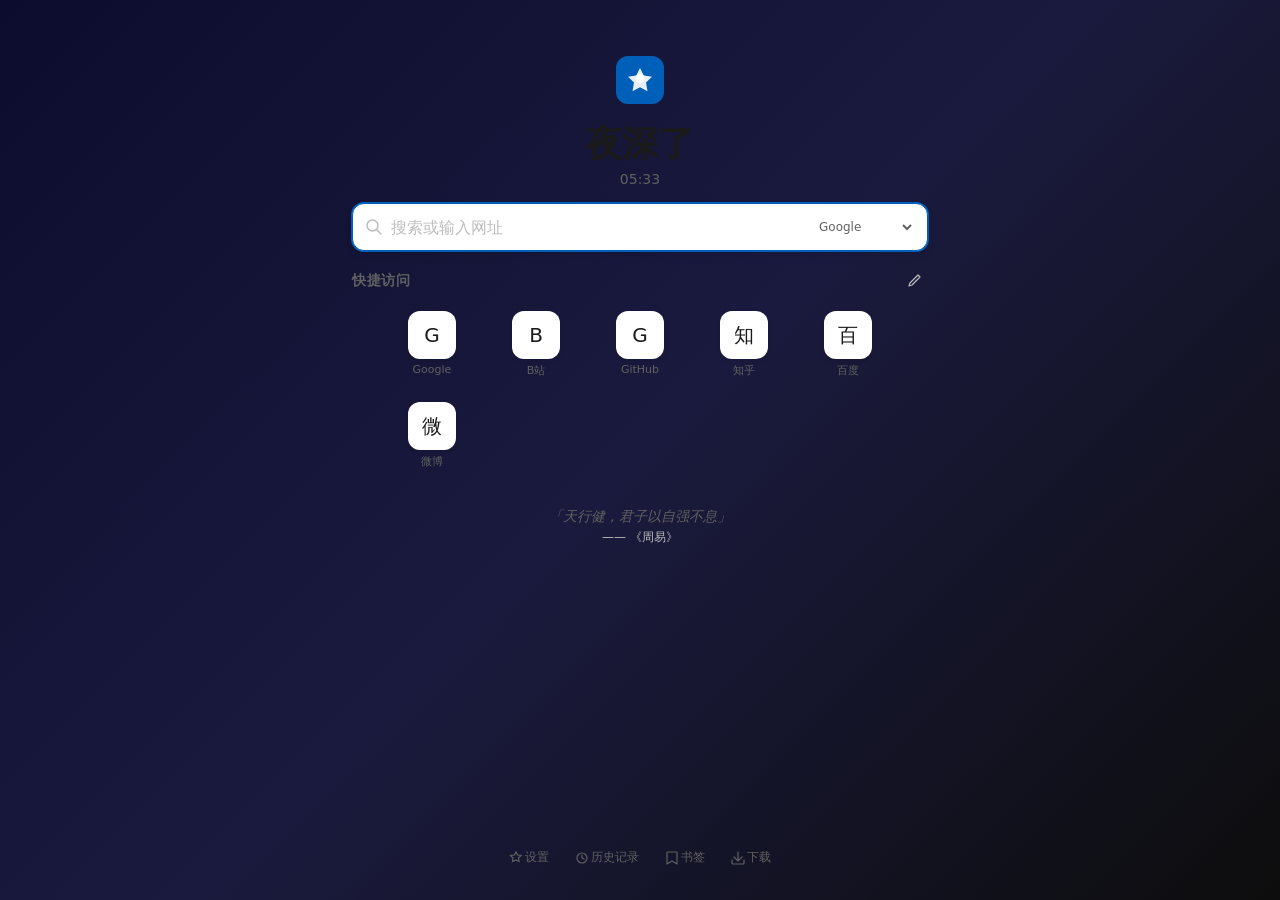
==== src/extensions/newtab/index.html @ 8a01706c "新增 Firefox 扩展：XFBrowser Fluent 新标签页" ====
<!DOCTYPE html>
<html lang="zh-CN" data-theme="light">
<head>
  <meta charset="UTF-8">
  <meta name="viewport" content="width=device-width, initial-scale=1.0">
  <meta name="color-scheme" content="light dark">
  <title>新标签页 - XFBrowser</title>
  <link rel="stylesheet" href="fluent-tokens.css">
  <link rel="stylesheet" href="style.css">
</head>
<body>
  <div id="app">
    <header class="ntp-header">
      <div class="ntp-logo">
        <svg width="48" height="48" viewBox="0 0 32 32" fill="none">
          <rect width="32" height="32" rx="8" fill="var(--fluent-accent)"/>
          <path d="M16 8l2.5 5 5.5.8-4 3.9L21 23.5l-5-2.6-5 2.6 1-5.8-4-3.9 5.5-.8L16 8z" fill="white" opacity="0.9"/>
          <circle cx="16" cy="15" r="3" fill="white"/>
        </svg>
      </div>
      <h1 class="ntp-greeting" id="greeting">你好</h1>
      <p class="ntp-date" id="currentTime"></p>
    </header>

    <main class="ntp-main">
      <section class="ntp-search-section">
        <div class="ntp-search-container">
          <svg class="ntp-search-icon" width="18" height="18" viewBox="0 0 18 18" fill="none">
            <circle cx="7.5" cy="7.5" r="5.5" stroke="currentColor" stroke-width="1.5"/>
            <path d="M11.5 11.5L16 16" stroke="currentColor" stroke-width="1.5" stroke-linecap="round"/>
          </svg>
          <input type="text" class="ntp-search-input" id="searchInput"
                 placeholder="搜索或输入网址" autofocus
                 autocomplete="off" spellcheck="false">
          <select class="ntp-search-engine" id="searchEngine">
            <option value="google">Google</option>
            <option value="bing">Bing</option>
            <option value="baidu">百度</option>
            <option value="duckduckgo">DuckDuckGo</option>
          </select>
        </div>
      </section>

      <section class="ntp-section">
        <div class="ntp-section-header">
          <h2>快捷访问</h2>
          <button class="ntp-edit-btn" id="editShortcuts" title="编辑快捷方式">
            <svg width="14" height="14" viewBox="0 0 14 14" fill="none">
              <path d="M11 1l2 2-8 8-3 1 1-3 8-8z" stroke="currentColor" stroke-width="1.2" stroke-linecap="round" stroke-linejoin="round"/>
            </svg>
          </button>
        </div>
        <div class="ntp-tiles" id="shortcuts">
        </div>
      </section>

      <section class="ntp-section ntp-quote-section">
        <div class="ntp-quote">
          <p class="ntp-quote-text" id="quoteText"></p>
          <p class="ntp-quote-author" id="quoteAuthor"></p>
        </div>
      </section>

      <section class="ntp-section" id="recentSection" style="display:none">
        <div class="ntp-section-header">
          <h2>最近关闭</h2>
        </div>
        <div class="ntp-recent-list" id="recentList"></div>
      </section>
    </main>

    <footer class="ntp-footer">
      <div class="ntp-footer-links">
        <button class="ntp-footer-btn" data-action="settings">
          <svg width="14" height="14" viewBox="0 0 14 14" fill="none">
            <path d="M7 1l1.5 3 3.5.5-2.5 2.5.5 3.5L7 9l-3.5 1.5.5-3.5L1.5 4.5 5.5 4 7 1z" stroke="currentColor" stroke-width="1.2"/>
          </svg>
          设置
        </button>
        <button class="ntp-footer-btn" data-action="history">
          <svg width="14" height="14" viewBox="0 0 14 14" fill="none">
            <circle cx="7" cy="7" r="5" stroke="currentColor" stroke-width="1.2"/>
            <path d="M7 4v3l2 1" stroke="currentColor" stroke-width="1.2" stroke-linecap="round"/>
          </svg>
          历史记录
        </button>
        <button class="ntp-footer-btn" data-action="bookmarks">
          <svg width="14" height="14" viewBox="0 0 14 14" fill="none">
            <path d="M2 1h10v12l-5-3-5 3V1z" stroke="currentColor" stroke-width="1.2" stroke-linejoin="round"/>
          </svg>
          书签
        </button>
        <button class="ntp-footer-btn" data-action="downloads">
          <svg width="14" height="14" viewBox="0 0 14 14" fill="none">
            <path d="M1 9v3a1 1 0 001 1h10a1 1 0 001-1V9M7 1v8m-4-3l4 4 4-4" stroke="currentColor" stroke-width="1.2" stroke-linecap="round"/>
          </svg>
          下载
        </button>
      </div>
    </footer>
  </div>

  <script type="module" src="app.js"></script>
</body>
</html>
---- src/extensions/newtab/fluent-tokens.css ----
/* ===========================================================
   XFBrowser - Fluent UI v2 Design Tokens
   完整 Fluent 2 设计标记系统
   =========================================================== */

:root {
  /* ---- 颜色系统 ---- */
  --fluent-accent: #005fb8;
  --fluent-accent-hover: #004e9e;
  --fluent-accent-active: #003d7a;
  --fluent-accent-soft: rgba(0, 95, 184, 0.08);
  --fluent-accent-soft-hover: rgba(0, 95, 184, 0.12);
  --fluent-accent-text: #ffffff;

  /* 前景文本 */
  --fluent-text-primary: #1a1a1a;
  --fluent-text-secondary: #616161;
  --fluent-text-disabled: #bdbdbd;
  --fluent-text-link: #005fb8;
  --fluent-text-on-accent: #ffffff;

  /* 背景层级 */
  --fluent-bg-base: #f5f5f5;
  --fluent-bg-layer1: #ffffff;
  --fluent-bg-layer2: #fafafa;
  --fluent-bg-layer3: #f0f0f0;
  --fluent-bg-hover: rgba(0, 0, 0, 0.04);
  --fluent-bg-active: rgba(0, 0, 0, 0.08);
  --fluent-bg-selected: rgba(0, 95, 184, 0.08);

  /* 边框 */
  --fluent-border-base: rgba(0, 0, 0, 0.1);
  --fluent-border-hover: rgba(0, 0, 0, 0.16);
  --fluent-border-focus: #005fb8;
  --fluent-border-selected: #005fb8;

  /* 阴影层级 (Fluent 2 Elevation) */
  --fluent-shadow-xs: 0 1px 2px rgba(0, 0, 0, 0.06);
  --fluent-shadow-sm: 0 2px 4px rgba(0, 0, 0, 0.08);
  --fluent-shadow-md: 0 4px 8px rgba(0, 0, 0, 0.1);
  --fluent-shadow-lg: 0 8px 16px rgba(0, 0, 0, 0.12);
  --fluent-shadow-xl: 0 16px 32px rgba(0, 0, 0, 0.14);

  /* 圆角 */
  --fluent-radius-sm: 4px;
  --fluent-radius-md: 6px;
  --fluent-radius-lg: 8px;
  --fluent-radius-xl: 12px;
  --fluent-radius-round: 9999px;

  /* 间距 */
  --fluent-space-xs: 2px;
  --fluent-space-sm: 4px;
  --fluent-space-md: 8px;
  --fluent-space-lg: 12px;
  --fluent-space-xl: 16px;
  --fluent-space-2xl: 24px;
  --fluent-space-3xl: 32px;

  /* 字体 */
  --fluent-font-family: 'Segoe UI Variable', 'Segoe UI', system-ui, -apple-system, sans-serif;
  --fluent-font-caption: 12px;
  --fluent-font-body: 14px;
  --fluent-font-body-large: 16px;
  --fluent-font-subtitle: 18px;
  --fluent-font-title: 20px;
  --fluent-font-title-large: 28px;
  --fluent-font-display: 40px;

  /* 动画 */
  --fluent-duration-fast: 100ms;
  --fluent-duration-normal: 200ms;
  --fluent-duration-slow: 400ms;
  --fluent-easing-linear: cubic-bezier(0, 0, 1, 1);
  --fluent-easing-standard: cubic-bezier(0.2, 0, 0, 1);
  --fluent-easing-accelerate: cubic-bezier(0.8, 0, 0.6, 1);
  --fluent-easing-decelerate: cubic-bezier(0.2, 0, 0, 1);
}

/* ---- 深色模式 ---- */
[data-theme="dark"] {
  --fluent-bg-base: #1a1a1a;
  --fluent-bg-layer1: #2d2d2d;
  --fluent-bg-layer2: #252525;
  --fluent-bg-layer3: #333333;
  --fluent-bg-hover: rgba(255, 255, 255, 0.06);
  --fluent-bg-active: rgba(255, 255, 255, 0.1);
  --fluent-bg-selected: rgba(96, 186, 255, 0.12);

  --fluent-text-primary: #e0e0e0;
  --fluent-text-secondary: #a0a0a0;
  --fluent-text-disabled: #5a5a5a;
  --fluent-text-link: #60baff;

  --fluent-border-base: rgba(255, 255, 255, 0.08);
  --fluent-border-hover: rgba(255, 255, 255, 0.14);
  --fluent-border-focus: #60baff;
  --fluent-border-selected: #60baff;

  --fluent-accent: #60baff;
  --fluent-accent-hover: #4da6e6;
  --fluent-accent-soft: rgba(96, 186, 255, 0.12);
  --fluent-accent-soft-hover: rgba(96, 186, 255, 0.18);

  --fluent-shadow-xs: 0 1px 2px rgba(0, 0, 0, 0.3);
  --fluent-shadow-sm: 0 2px 4px rgba(0, 0, 0, 0.35);
  --fluent-shadow-md: 0 4px 8px rgba(0, 0, 0, 0.4);
  --fluent-shadow-lg: 0 8px 16px rgba(0, 0, 0, 0.45);
  --fluent-shadow-xl: 0 16px 32px rgba(0, 0, 0, 0.5);
}
---- src/extensions/newtab/style.css ----
* {
  margin: 0;
  padding: 0;
  box-sizing: border-box;
}

body {
  font-family: 'Segoe UI Variable', 'Segoe UI', system-ui, -apple-system, sans-serif;
  color: var(--fluent-text-primary);
  min-height: 100vh;
  display: flex;
  flex-direction: column;
  transition: background 1s ease;
  background: linear-gradient(135deg, #e8f0fe 0%, #f0f4ff 50%, #fafcff 100%);
}

[data-theme="dark"] body {
  background: linear-gradient(135deg, #1a1a2e 0%, #16213e 50%, #0f3460 100%);
}

#app {
  flex: 1;
  display: flex;
  flex-direction: column;
  max-width: 640px;
  margin: 0 auto;
  padding: 32px;
  width: 100%;
}

.ntp-header {
  text-align: center;
  padding: 24px 0 16px;
}

.ntp-logo {
  margin-bottom: 12px;
}

.ntp-greeting {
  font-size: 36px;
  font-weight: 600;
  color: var(--fluent-text-primary);
  margin-bottom: 2px;
}

.ntp-date {
  font-size: 14px;
  color: var(--fluent-text-secondary);
}

.ntp-section {
  margin-bottom: 16px;
}

.ntp-section-header {
  display: flex;
  align-items: center;
  justify-content: space-between;
  margin-bottom: 8px;
}

.ntp-section-header h2 {
  font-size: 14px;
  font-weight: 600;
  color: var(--fluent-text-secondary);
  text-transform: uppercase;
  letter-spacing: 0.5px;
}

.ntp-edit-btn {
  display: flex;
  align-items: center;
  justify-content: center;
  width: 28px;
  height: 28px;
  border: none;
  background: transparent;
  border-radius: 6px;
  cursor: pointer;
  color: var(--fluent-text-disabled);
  transition: all 100ms cubic-bezier(0.2, 0, 0, 1);
}

.ntp-edit-btn:hover {
  background: var(--fluent-bg-hover);
  color: var(--fluent-text-secondary);
}

.ntp-search-section {
  margin-bottom: 16px;
}

.ntp-search-container {
  display: flex;
  align-items: center;
  height: 48px;
  background: var(--fluent-bg-layer1);
  border-radius: 12px;
  box-shadow: 0 2px 4px rgba(0, 0, 0, 0.08);
  border: 1px solid var(--fluent-border-base);
  padding: 0 12px;
  gap: 8px;
  transition: all 100ms cubic-bezier(0.2, 0, 0, 1);
}

.ntp-search-container:focus-within {
  border-color: var(--fluent-border-focus);
  box-shadow: 0 0 0 1px var(--fluent-border-focus), 0 4px 8px rgba(0, 0, 0, 0.1);
}

.ntp-search-icon {
  color: var(--fluent-text-disabled);
  flex-shrink: 0;
}

.ntp-search-input {
  flex: 1;
  border: none;
  outline: none;
  background: transparent;
  font-size: 16px;
  color: var(--fluent-text-primary);
  font-family: 'Segoe UI Variable', 'Segoe UI', system-ui, -apple-system, sans-serif;
}

.ntp-search-input::placeholder {
  color: var(--fluent-text-disabled);
}

.ntp-search-engine {
  border: none;
  background: transparent;
  color: var(--fluent-text-secondary);
  font-size: 12px;
  font-family: 'Segoe UI Variable', 'Segoe UI', system-ui, -apple-system, sans-serif;
  cursor: pointer;
  padding: 2px;
  border-radius: 4px;
  transition: background 100ms cubic-bezier(0.2, 0, 0, 1);
}

.ntp-search-engine:hover {
  background: var(--fluent-bg-hover);
}

.ntp-tiles {
  display: grid;
  grid-template-columns: repeat(auto-fill, 96px);
  gap: 8px;
  justify-content: center;
}

.ntp-tile {
  display: flex;
  flex-direction: column;
  align-items: center;
  gap: 4px;
  padding: 8px;
  border-radius: 8px;
  cursor: pointer;
  transition: all 100ms cubic-bezier(0.2, 0, 0, 1);
  text-decoration: none;
  color: inherit;
}

.ntp-tile:hover {
  background: var(--fluent-bg-hover);
  transform: translateY(-2px);
}

.ntp-tile:active {
  transform: scale(0.95);
}

.ntp-tile-icon {
  width: 48px;
  height: 48px;
  border-radius: 12px;
  background: var(--fluent-bg-layer1);
  box-shadow: 0 2px 4px rgba(0, 0, 0, 0.08);
  display: flex;
  align-items: center;
  justify-content: center;
  font-size: 20px;
  overflow: hidden;
}

.ntp-tile-icon img {
  width: 100%;
  height: 100%;
  object-fit: contain;
  padding: 8px;
}

.ntp-tile-title {
  font-size: 11px;
  color: var(--fluent-text-secondary);
  text-align: center;
  max-width: 100%;
  overflow: hidden;
  text-overflow: ellipsis;
  white-space: nowrap;
}

.ntp-quote-section {
  text-align: center;
  padding: 12px 0;
}

.ntp-quote-text {
  font-size: 14px;
  color: var(--fluent-text-secondary);
  font-style: italic;
  line-height: 1.6;
  margin-bottom: 2px;
}

.ntp-quote-author {
  font-size: 12px;
  color: var(--fluent-text-disabled);
}

.ntp-recent-list {
  display: flex;
  flex-direction: column;
  gap: 2px;
}

.ntp-recent-item {
  display: flex;
  align-items: center;
  padding: 8px;
  border-radius: 6px;
  gap: 8px;
  cursor: pointer;
  transition: background 100ms cubic-bezier(0.2, 0, 0, 1);
}

.ntp-recent-item:hover {
  background: var(--fluent-bg-hover);
}

.ntp-recent-item-icon {
  width: 16px;
  height: 16px;
  flex-shrink: 0;
}

.ntp-recent-item-title {
  flex: 1;
  font-size: 14px;
  color: var(--fluent-text-primary);
  white-space: nowrap;
  overflow: hidden;
  text-overflow: ellipsis;
}

.ntp-recent-item-time {
  font-size: 12px;
  color: var(--fluent-text-disabled);
}

.ntp-footer {
  margin-top: auto;
  padding-top: 12px;
}

.ntp-footer-links {
  display: flex;
  justify-content: center;
  gap: 2px;
}

.ntp-footer-btn {
  display: flex;
  align-items: center;
  gap: 2px;
  padding: 2px 12px;
  border: none;
  background: transparent;
  border-radius: 6px;
  color: var(--fluent-text-secondary);
  font-size: 12px;
  font-family: 'Segoe UI Variable', 'Segoe UI', system-ui, -apple-system, sans-serif;
  cursor: pointer;
  transition: all 100ms cubic-bezier(0.2, 0, 0, 1);
}

.ntp-footer-btn:hover {
  background: var(--fluent-bg-hover);
  color: var(--fluent-text-primary);
}
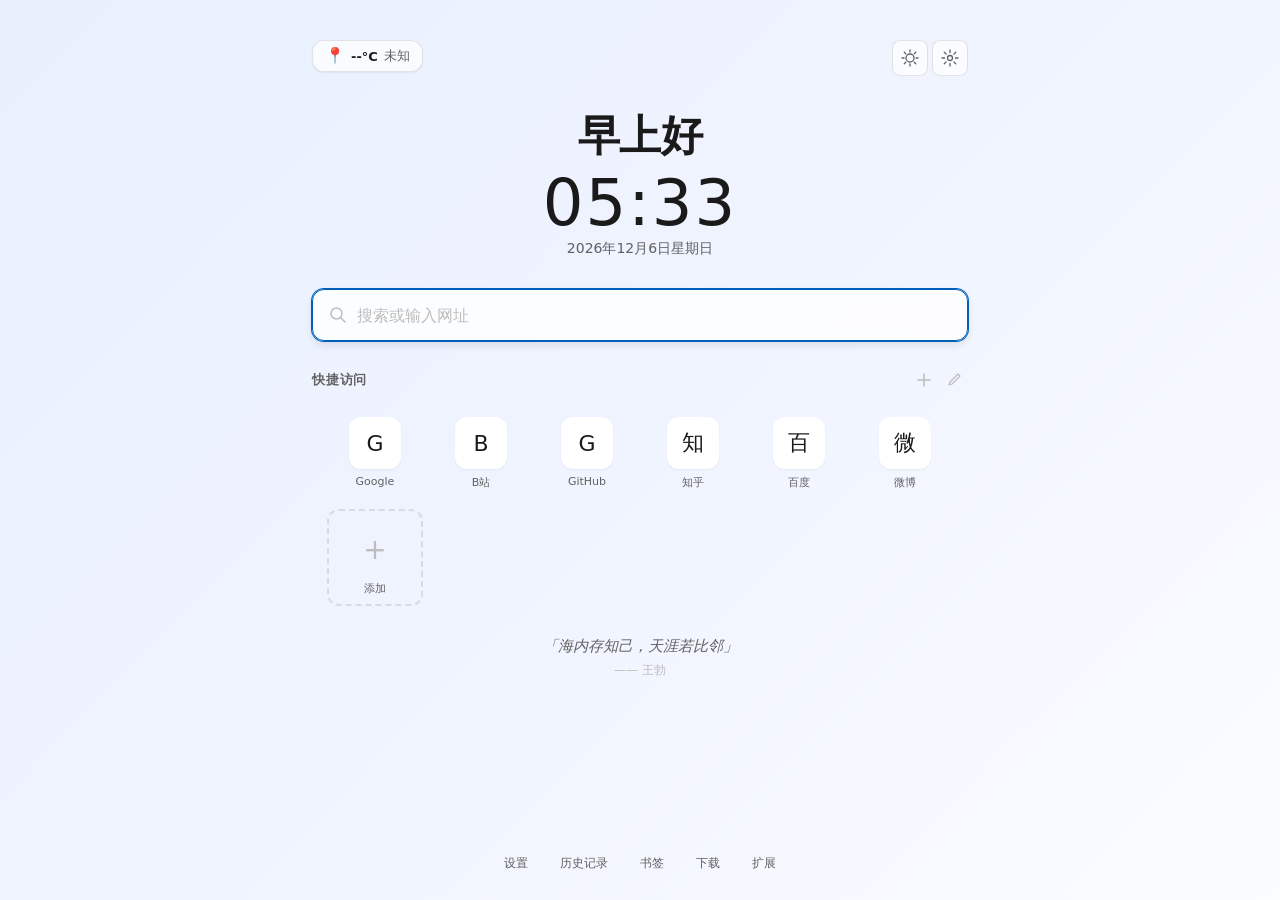
==== commit a2812c08: "Remove search engine dropdown from newtab, use settings value instead" ====
--- a/src/extensions/newtab/index.html
+++ b/src/extensions/newtab/index.html
@@ -10,16 +10,35 @@
 </head>
 <body>
   <div id="app">
+    <div class="ntp-bg-overlay"></div>
+
     <header class="ntp-header">
-      <div class="ntp-logo">
-        <svg width="48" height="48" viewBox="0 0 32 32" fill="none">
-          <rect width="32" height="32" rx="8" fill="var(--fluent-accent)"/>
-          <path d="M16 8l2.5 5 5.5.8-4 3.9L21 23.5l-5-2.6-5 2.6 1-5.8-4-3.9 5.5-.8L16 8z" fill="white" opacity="0.9"/>
-          <circle cx="16" cy="15" r="3" fill="white"/>
-        </svg>
-      </div>
-      <h1 class="ntp-greeting" id="greeting">你好</h1>
-      <p class="ntp-date" id="currentTime"></p>
+      <div class="ntp-header-top">
+        <div class="ntp-weather" id="weather">
+          <span class="ntp-weather-icon" id="weatherIcon">☀️</span>
+          <span class="ntp-weather-temp" id="weatherTemp">--°C</span>
+          <span class="ntp-weather-city" id="weatherCity">--</span>
+        </div>
+        <div class="ntp-header-actions">
+          <button class="ntp-icon-btn" id="themeToggle" title="切换主题">
+            <svg width="18" height="18" viewBox="0 0 18 18" fill="none">
+              <circle cx="9" cy="9" r="4" stroke="currentColor" stroke-width="1.3"/>
+              <path d="M9 1v2M9 15v2M1 9h2M15 9h2M3.3 3.3l1.4 1.4M13.3 13.3l1.4 1.4M3.3 14.7l1.4-1.4M13.3 4.7l1.4-1.4" stroke="currentColor" stroke-width="1.3" stroke-linecap="round"/>
+            </svg>
+          </button>
+          <button class="ntp-icon-btn" id="settingsBtn" title="设置">
+            <svg width="18" height="18" viewBox="0 0 18 18" fill="none">
+              <circle cx="9" cy="9" r="2.5" stroke="currentColor" stroke-width="1.3"/>
+              <path d="M9 1v2.5M9 14.5V17M1 9h2.5M14.5 9H17M3.3 3.3l1.8 1.8M12.9 12.9l1.8 1.8M3.3 14.7l1.8-1.8M12.9 5.1l1.8-1.8" stroke="currentColor" stroke-width="1.3" stroke-linecap="round"/>
+            </svg>
+          </button>
+        </div>
+      </div>
+      <div class="ntp-greeting-section">
+        <h1 class="ntp-greeting" id="greeting">你好</h1>
+        <p class="ntp-time" id="currentTime"></p>
+        <p class="ntp-date-full" id="currentDate"></p>
+      </div>
     </header>
 
     <main class="ntp-main">
@@ -32,73 +51,208 @@
           <input type="text" class="ntp-search-input" id="searchInput"
                  placeholder="搜索或输入网址" autofocus
                  autocomplete="off" spellcheck="false">
-          <select class="ntp-search-engine" id="searchEngine">
+        </div>
+        <div class="ntp-search-tips" id="searchTips"></div>
+      </section>
+
+      <section class="ntp-section">
+        <div class="ntp-section-header">
+          <h2>快捷访问</h2>
+          <div class="ntp-section-actions">
+            <button class="ntp-section-btn" id="addShortcut" title="添加快捷方式">
+              <svg width="14" height="14" viewBox="0 0 14 14" fill="none">
+                <path d="M7 1v12M1 7h12" stroke="currentColor" stroke-width="1.5" stroke-linecap="round"/>
+              </svg>
+            </button>
+            <button class="ntp-section-btn ntp-section-btn-active" id="toggleEditShortcuts" title="编辑快捷方式">
+              <svg width="14" height="14" viewBox="0 0 14 14" fill="none">
+                <path d="M11 1l2 2-8 8-3 1 1-3 8-8z" stroke="currentColor" stroke-width="1.2" stroke-linecap="round" stroke-linejoin="round"/>
+              </svg>
+            </button>
+          </div>
+        </div>
+        <div class="ntp-tiles" id="shortcuts"></div>
+      </section>
+
+      <section class="ntp-section ntp-quote-section">
+        <div class="ntp-quote">
+          <p class="ntp-quote-text" id="quoteText"></p>
+          <p class="ntp-quote-author" id="quoteAuthor"></p>
+        </div>
+      </section>
+
+      <section class="ntp-section" id="recentSection" style="display:none">
+        <div class="ntp-section-header">
+          <h2>最近关闭</h2>
+          <button class="ntp-section-btn" id="clearRecent" title="清空">
+            <svg width="14" height="14" viewBox="0 0 14 14" fill="none">
+              <path d="M2 4h10M5 4V2.5A1.5 1.5 0 016.5 1h1A1.5 1.5 0 019 2.5V4M11 4v7.5A1.5 1.5 0 019.5 13h-5A1.5 1.5 0 013 11.5V4" stroke="currentColor" stroke-width="1.3" stroke-linecap="round"/>
+            </svg>
+          </button>
+        </div>
+        <div class="ntp-recent-list" id="recentList"></div>
+      </section>
+    </main>
+
+    <footer class="ntp-footer">
+      <div class="ntp-footer-links">
+        <button class="ntp-footer-btn" data-action="settings">
+          设置
+        </button>
+        <button class="ntp-footer-btn" data-action="history">
+          历史记录
+        </button>
+        <button class="ntp-footer-btn" data-action="bookmarks">
+          书签
+        </button>
+        <button class="ntp-footer-btn" data-action="downloads">
+          下载
+        </button>
+        <button class="ntp-footer-btn" data-action="extensions">
+          扩展
+        </button>
+      </div>
+    </footer>
+  </div>
+
+  <!-- 设置模态框 -->
+  <div class="ntp-modal" id="settingsModal">
+    <div class="ntp-modal-backdrop"></div>
+    <div class="ntp-modal-content">
+      <div class="ntp-modal-header">
+        <h2>设置</h2>
+        <button class="ntp-modal-close" id="settingsClose">&times;</button>
+      </div>
+      <div class="ntp-modal-body">
+        <div class="ntp-setting-group">
+          <label>主题</label>
+          <div class="ntp-theme-options" id="themeOptions">
+            <button class="ntp-theme-option" data-theme="light">
+              <svg width="20" height="20" viewBox="0 0 20 20" fill="none">
+                <circle cx="10" cy="10" r="6" fill="currentColor"/>
+              </svg>
+              浅色
+            </button>
+            <button class="ntp-theme-option" data-theme="dark">
+              <svg width="20" height="20" viewBox="0 0 20 20" fill="none">
+                <path d="M17 12.5A7.5 7.5 0 017.5 3a7.5 7.5 0 109.5 9.5z" fill="currentColor"/>
+              </svg>
+              深色
+            </button>
+            <button class="ntp-theme-option" data-theme="system">
+              <svg width="20" height="20" viewBox="0 0 20 20" fill="none">
+                <rect x="2" y="3" width="16" height="11" rx="1.5" stroke="currentColor" stroke-width="1.3"/>
+                <path d="M7 17h6M10 14v3" stroke="currentColor" stroke-width="1.3" stroke-linecap="round"/>
+              </svg>
+              跟随系统
+            </button>
+          </div>
+        </div>
+
+        <div class="ntp-setting-group">
+          <label>默认搜索引擎</label>
+          <select id="settingsSearchEngine">
             <option value="google">Google</option>
             <option value="bing">Bing</option>
             <option value="baidu">百度</option>
             <option value="duckduckgo">DuckDuckGo</option>
+            <option value="sogou">搜狗</option>
           </select>
         </div>
-      </section>
-
-      <section class="ntp-section">
-        <div class="ntp-section-header">
-          <h2>快捷访问</h2>
-          <button class="ntp-edit-btn" id="editShortcuts" title="编辑快捷方式">
-            <svg width="14" height="14" viewBox="0 0 14 14" fill="none">
-              <path d="M11 1l2 2-8 8-3 1 1-3 8-8z" stroke="currentColor" stroke-width="1.2" stroke-linecap="round" stroke-linejoin="round"/>
-            </svg>
-          </button>
-        </div>
-        <div class="ntp-tiles" id="shortcuts">
-        </div>
-      </section>
-
-      <section class="ntp-section ntp-quote-section">
-        <div class="ntp-quote">
-          <p class="ntp-quote-text" id="quoteText"></p>
-          <p class="ntp-quote-author" id="quoteAuthor"></p>
-        </div>
-      </section>
-
-      <section class="ntp-section" id="recentSection" style="display:none">
-        <div class="ntp-section-header">
-          <h2>最近关闭</h2>
-        </div>
-        <div class="ntp-recent-list" id="recentList"></div>
-      </section>
-    </main>
-
-    <footer class="ntp-footer">
-      <div class="ntp-footer-links">
-        <button class="ntp-footer-btn" data-action="settings">
-          <svg width="14" height="14" viewBox="0 0 14 14" fill="none">
-            <path d="M7 1l1.5 3 3.5.5-2.5 2.5.5 3.5L7 9l-3.5 1.5.5-3.5L1.5 4.5 5.5 4 7 1z" stroke="currentColor" stroke-width="1.2"/>
-          </svg>
-          设置
-        </button>
-        <button class="ntp-footer-btn" data-action="history">
-          <svg width="14" height="14" viewBox="0 0 14 14" fill="none">
-            <circle cx="7" cy="7" r="5" stroke="currentColor" stroke-width="1.2"/>
-            <path d="M7 4v3l2 1" stroke="currentColor" stroke-width="1.2" stroke-linecap="round"/>
-          </svg>
-          历史记录
-        </button>
-        <button class="ntp-footer-btn" data-action="bookmarks">
-          <svg width="14" height="14" viewBox="0 0 14 14" fill="none">
-            <path d="M2 1h10v12l-5-3-5 3V1z" stroke="currentColor" stroke-width="1.2" stroke-linejoin="round"/>
-          </svg>
-          书签
-        </button>
-        <button class="ntp-footer-btn" data-action="downloads">
-          <svg width="14" height="14" viewBox="0 0 14 14" fill="none">
-            <path d="M1 9v3a1 1 0 001 1h10a1 1 0 001-1V9M7 1v8m-4-3l4 4 4-4" stroke="currentColor" stroke-width="1.2" stroke-linecap="round"/>
-          </svg>
-          下载
-        </button>
-      </div>
-    </footer>
+
+        <div class="ntp-setting-group">
+          <label>背景</label>
+          <div class="ntp-bg-options" id="bgOptions">
+            <button class="ntp-bg-option" data-bg="gradient">
+              <span class="ntp-bg-preview" style="background:linear-gradient(135deg, #e8f0fe, #f0f4ff)"></span>
+              渐变
+            </button>
+            <button class="ntp-bg-option" data-bg="solid">
+              <span class="ntp-bg-preview" style="background:#f5f5f5"></span>
+              纯色
+            </button>
+            <button class="ntp-bg-option" data-bg="image">
+              <span class="ntp-bg-preview" style="background:#333;display:flex;align-items:center;justify-content:center;color:white;font-size:16px">🖼</span>
+              图片
+            </button>
+          </div>
+          <div class="ntp-bg-image-input" id="bgImageInput" style="display:none">
+            <input type="text" id="bgImageUrl" placeholder="输入图片URL" class="ntp-input">
+            <button class="ntp-btn ntp-btn-sm" id="applyBgImage">应用</button>
+          </div>
+        </div>
+
+        <div class="ntp-setting-group">
+          <label>快捷方式</label>
+          <div class="ntp-setting-row">
+            <span>最多显示</span>
+            <select id="shortcutCount">
+              <option value="4">4 个</option>
+              <option value="6">6 个</option>
+              <option value="8" selected>8 个</option>
+              <option value="12">12 个</option>
+            </select>
+          </div>
+        </div>
+
+        <div class="ntp-setting-group">
+          <label>显示</label>
+          <div class="ntp-setting-row">
+            <span>名言</span>
+            <label class="ntp-toggle">
+              <input type="checkbox" id="showQuote" checked>
+              <span class="ntp-toggle-slider"></span>
+            </label>
+          </div>
+          <div class="ntp-setting-row">
+            <span>最近关闭</span>
+            <label class="ntp-toggle">
+              <input type="checkbox" id="showRecent" checked>
+              <span class="ntp-toggle-slider"></span>
+            </label>
+          </div>
+          <div class="ntp-setting-row">
+            <span>天气</span>
+            <label class="ntp-toggle">
+              <input type="checkbox" id="showWeather" checked>
+              <span class="ntp-toggle-slider"></span>
+            </label>
+          </div>
+        </div>
+      </div>
+      <div class="ntp-modal-footer">
+        <button class="ntp-btn ntp-btn-secondary" id="resetSettings">恢复默认</button>
+        <button class="ntp-btn ntp-btn-primary" id="saveSettings">保存</button>
+      </div>
+    </div>
   </div>
+
+  <!-- 添加快捷方式模态框 -->
+  <div class="ntp-modal" id="addShortcutModal">
+    <div class="ntp-modal-backdrop"></div>
+    <div class="ntp-modal-content ntp-modal-content-sm">
+      <div class="ntp-modal-header">
+        <h2>添加快捷方式</h2>
+        <button class="ntp-modal-close" id="addShortcutClose">&times;</button>
+      </div>
+      <div class="ntp-modal-body">
+        <div class="ntp-setting-group">
+          <label>名称</label>
+          <input type="text" id="shortcutName" class="ntp-input" placeholder="如：GitHub">
+        </div>
+        <div class="ntp-setting-group">
+          <label>网址</label>
+          <input type="text" id="shortcutUrl" class="ntp-input" placeholder="如：https://github.com">
+        </div>
+      </div>
+      <div class="ntp-modal-footer">
+        <button class="ntp-btn ntp-btn-secondary" id="addShortcutCancel">取消</button>
+        <button class="ntp-btn ntp-btn-primary" id="addShortcutConfirm">添加</button>
+      </div>
+    </div>
+  </div>
+
+  <div class="ntp-toast" id="toast"></div>
 
   <script type="module" src="app.js"></script>
 </body>
--- a/src/extensions/newtab/style.css
+++ b/src/extensions/newtab/style.css
@@ -12,101 +12,170 @@
   flex-direction: column;
   transition: background 1s ease;
   background: linear-gradient(135deg, #e8f0fe 0%, #f0f4ff 50%, #fafcff 100%);
+  position: relative;
 }
 
 [data-theme="dark"] body {
   background: linear-gradient(135deg, #1a1a2e 0%, #16213e 50%, #0f3460 100%);
 }
 
+.ntp-bg-overlay {
+  position: fixed;
+  inset: 0;
+  z-index: 0;
+  pointer-events: none;
+  transition: opacity 0.5s ease;
+}
+
 #app {
   flex: 1;
   display: flex;
   flex-direction: column;
-  max-width: 640px;
+  max-width: 720px;
   margin: 0 auto;
-  padding: 32px;
+  padding: 24px 32px;
   width: 100%;
-}
-
+  position: relative;
+  z-index: 1;
+}
+
+/* ===== Header ===== */
 .ntp-header {
   text-align: center;
-  padding: 24px 0 16px;
-}
-
-.ntp-logo {
-  margin-bottom: 12px;
+  padding: 16px 0 8px;
+}
+
+.ntp-header-top {
+  display: flex;
+  justify-content: space-between;
+  align-items: flex-start;
+  margin-bottom: 32px;
+}
+
+.ntp-weather {
+  display: flex;
+  align-items: center;
+  gap: 6px;
+  padding: 6px 12px;
+  background: var(--fluent-bg-layer1);
+  border-radius: var(--fluent-radius-xl);
+  border: 1px solid var(--fluent-border-base);
+  box-shadow: var(--fluent-shadow-xs);
+  font-size: 13px;
+  cursor: pointer;
+  transition: all var(--fluent-duration-fast) var(--fluent-easing-standard);
+  backdrop-filter: blur(8px);
+  background: rgba(255,255,255,0.7);
+}
+
+[data-theme="dark"] .ntp-weather {
+  background: rgba(45,45,45,0.7);
+}
+
+.ntp-weather:hover {
+  border-color: var(--fluent-border-hover);
+  box-shadow: var(--fluent-shadow-sm);
+}
+
+.ntp-weather-icon {
+  font-size: 16px;
+  line-height: 1;
+}
+
+.ntp-weather-temp {
+  font-weight: 600;
+  color: var(--fluent-text-primary);
+}
+
+.ntp-weather-city {
+  color: var(--fluent-text-secondary);
+}
+
+.ntp-header-actions {
+  display: flex;
+  gap: 4px;
+}
+
+.ntp-icon-btn {
+  width: 36px;
+  height: 36px;
+  border-radius: var(--fluent-radius-lg);
+  border: 1px solid var(--fluent-border-base);
+  background: rgba(255,255,255,0.7);
+  cursor: pointer;
+  display: flex;
+  align-items: center;
+  justify-content: center;
+  color: var(--fluent-text-secondary);
+  transition: all var(--fluent-duration-fast) var(--fluent-easing-standard);
+  backdrop-filter: blur(8px);
+}
+
+[data-theme="dark"] .ntp-icon-btn {
+  background: rgba(45,45,45,0.7);
+}
+
+.ntp-icon-btn:hover {
+  background: var(--fluent-bg-layer1);
+  border-color: var(--fluent-border-hover);
+  color: var(--fluent-text-primary);
+  box-shadow: var(--fluent-shadow-sm);
+}
+
+.ntp-greeting-section {
+  margin-bottom: 24px;
 }
 
 .ntp-greeting {
-  font-size: 36px;
-  font-weight: 600;
-  color: var(--fluent-text-primary);
+  font-size: 42px;
+  font-weight: 700;
+  color: var(--fluent-text-primary);
+  margin-bottom: 4px;
+  letter-spacing: -0.5px;
+}
+
+.ntp-time {
+  font-size: 64px;
+  font-weight: 200;
+  color: var(--fluent-text-primary);
+  letter-spacing: 2px;
+  line-height: 1.1;
   margin-bottom: 2px;
 }
 
-.ntp-date {
+.ntp-date-full {
   font-size: 14px;
   color: var(--fluent-text-secondary);
 }
 
-.ntp-section {
-  margin-bottom: 16px;
-}
-
-.ntp-section-header {
-  display: flex;
-  align-items: center;
-  justify-content: space-between;
-  margin-bottom: 8px;
-}
-
-.ntp-section-header h2 {
-  font-size: 14px;
-  font-weight: 600;
-  color: var(--fluent-text-secondary);
-  text-transform: uppercase;
-  letter-spacing: 0.5px;
-}
-
-.ntp-edit-btn {
-  display: flex;
-  align-items: center;
-  justify-content: center;
-  width: 28px;
-  height: 28px;
-  border: none;
-  background: transparent;
-  border-radius: 6px;
-  cursor: pointer;
-  color: var(--fluent-text-disabled);
-  transition: all 100ms cubic-bezier(0.2, 0, 0, 1);
-}
-
-.ntp-edit-btn:hover {
-  background: var(--fluent-bg-hover);
-  color: var(--fluent-text-secondary);
-}
-
+/* ===== Search ===== */
 .ntp-search-section {
-  margin-bottom: 16px;
+  margin-bottom: 24px;
 }
 
 .ntp-search-container {
   display: flex;
   align-items: center;
-  height: 48px;
+  height: 52px;
   background: var(--fluent-bg-layer1);
-  border-radius: 12px;
-  box-shadow: 0 2px 4px rgba(0, 0, 0, 0.08);
+  border-radius: var(--fluent-radius-xl);
+  box-shadow: var(--fluent-shadow-sm);
   border: 1px solid var(--fluent-border-base);
-  padding: 0 12px;
-  gap: 8px;
-  transition: all 100ms cubic-bezier(0.2, 0, 0, 1);
+  padding: 0 16px;
+  gap: 10px;
+  transition: all var(--fluent-duration-normal) var(--fluent-easing-standard);
+  backdrop-filter: blur(12px);
+  background: rgba(255,255,255,0.8);
+}
+
+[data-theme="dark"] .ntp-search-container {
+  background: rgba(45,45,45,0.8);
 }
 
 .ntp-search-container:focus-within {
   border-color: var(--fluent-border-focus);
-  box-shadow: 0 0 0 1px var(--fluent-border-focus), 0 4px 8px rgba(0, 0, 0, 0.1);
+  box-shadow: 0 0 0 1px var(--fluent-border-focus), var(--fluent-shadow-md);
+  transform: translateY(-1px);
 }
 
 .ntp-search-icon {
@@ -121,7 +190,7 @@
   background: transparent;
   font-size: 16px;
   color: var(--fluent-text-primary);
-  font-family: 'Segoe UI Variable', 'Segoe UI', system-ui, -apple-system, sans-serif;
+  font-family: var(--fluent-font-family);
 }
 
 .ntp-search-input::placeholder {
@@ -132,22 +201,84 @@
   border: none;
   background: transparent;
   color: var(--fluent-text-secondary);
-  font-size: 12px;
-  font-family: 'Segoe UI Variable', 'Segoe UI', system-ui, -apple-system, sans-serif;
-  cursor: pointer;
-  padding: 2px;
-  border-radius: 4px;
-  transition: background 100ms cubic-bezier(0.2, 0, 0, 1);
+  font-size: 13px;
+  font-family: var(--fluent-font-family);
+  cursor: pointer;
+  padding: 4px 6px;
+  border-radius: var(--fluent-radius-md);
+  transition: background var(--fluent-duration-fast) var(--fluent-easing-standard);
 }
 
 .ntp-search-engine:hover {
   background: var(--fluent-bg-hover);
 }
 
+.ntp-search-tips {
+  display: none;
+  margin-top: 6px;
+  padding: 0 4px;
+  font-size: 12px;
+  color: var(--fluent-text-disabled);
+}
+
+.ntp-search-tips.show {
+  display: block;
+}
+
+/* ===== Sections ===== */
+.ntp-section {
+  margin-bottom: 20px;
+}
+
+.ntp-section-header {
+  display: flex;
+  align-items: center;
+  justify-content: space-between;
+  margin-bottom: 10px;
+}
+
+.ntp-section-header h2 {
+  font-size: 13px;
+  font-weight: 600;
+  color: var(--fluent-text-secondary);
+  text-transform: uppercase;
+  letter-spacing: 0.8px;
+}
+
+.ntp-section-actions {
+  display: flex;
+  gap: 2px;
+}
+
+.ntp-section-btn {
+  display: flex;
+  align-items: center;
+  justify-content: center;
+  width: 28px;
+  height: 28px;
+  border: none;
+  background: transparent;
+  border-radius: var(--fluent-radius-md);
+  cursor: pointer;
+  color: var(--fluent-text-disabled);
+  transition: all var(--fluent-duration-fast) var(--fluent-easing-standard);
+}
+
+.ntp-section-btn:hover {
+  background: var(--fluent-bg-hover);
+  color: var(--fluent-text-secondary);
+}
+
+.ntp-section-btn-active.active {
+  color: var(--fluent-accent);
+  background: var(--fluent-accent-soft);
+}
+
+/* ===== Shortcut Tiles ===== */
 .ntp-tiles {
   display: grid;
   grid-template-columns: repeat(auto-fill, 96px);
-  gap: 8px;
+  gap: 10px;
   justify-content: center;
 }
 
@@ -155,17 +286,20 @@
   display: flex;
   flex-direction: column;
   align-items: center;
-  gap: 4px;
-  padding: 8px;
-  border-radius: 8px;
-  cursor: pointer;
-  transition: all 100ms cubic-bezier(0.2, 0, 0, 1);
+  gap: 6px;
+  padding: 12px 8px 8px;
+  border-radius: var(--fluent-radius-xl);
+  cursor: pointer;
+  transition: all var(--fluent-duration-fast) var(--fluent-easing-standard);
   text-decoration: none;
   color: inherit;
+  position: relative;
+  border: 1px solid transparent;
 }
 
 .ntp-tile:hover {
   background: var(--fluent-bg-hover);
+  border-color: var(--fluent-border-base);
   transform: translateY(-2px);
 }
 
@@ -173,24 +307,56 @@
   transform: scale(0.95);
 }
 
+.ntp-tile.editing .ntp-tile-remove {
+  display: flex;
+}
+
+.ntp-tile-remove {
+  display: none;
+  position: absolute;
+  top: -6px;
+  right: -6px;
+  width: 20px;
+  height: 20px;
+  border-radius: 50%;
+  background: #e81123;
+  color: white;
+  border: 2px solid var(--fluent-bg-layer1);
+  align-items: center;
+  justify-content: center;
+  font-size: 12px;
+  cursor: pointer;
+  z-index: 2;
+  transition: transform var(--fluent-duration-fast) var(--fluent-easing-standard);
+}
+
+.ntp-tile-remove:hover {
+  transform: scale(1.15);
+}
+
 .ntp-tile-icon {
-  width: 48px;
-  height: 48px;
-  border-radius: 12px;
+  width: 52px;
+  height: 52px;
+  border-radius: var(--fluent-radius-xl);
   background: var(--fluent-bg-layer1);
-  box-shadow: 0 2px 4px rgba(0, 0, 0, 0.08);
+  box-shadow: var(--fluent-shadow-xs);
   display: flex;
   align-items: center;
   justify-content: center;
-  font-size: 20px;
+  font-size: 22px;
   overflow: hidden;
+  transition: box-shadow var(--fluent-duration-fast) var(--fluent-easing-standard);
+}
+
+.ntp-tile:hover .ntp-tile-icon {
+  box-shadow: var(--fluent-shadow-sm);
 }
 
 .ntp-tile-icon img {
   width: 100%;
   height: 100%;
   object-fit: contain;
-  padding: 8px;
+  padding: 10px;
 }
 
 .ntp-tile-title {
@@ -203,16 +369,36 @@
   white-space: nowrap;
 }
 
+.ntp-tile-add {
+  border: 2px dashed var(--fluent-border-base);
+  background: transparent;
+  box-shadow: none;
+  cursor: pointer;
+}
+
+.ntp-tile-add:hover {
+  border-color: var(--fluent-accent);
+  background: var(--fluent-accent-soft);
+}
+
+.ntp-tile-add .ntp-tile-icon {
+  background: transparent;
+  box-shadow: none;
+  color: var(--fluent-text-disabled);
+  font-size: 28px;
+}
+
+/* ===== Quote ===== */
 .ntp-quote-section {
   text-align: center;
-  padding: 12px 0;
+  padding: 8px 0;
 }
 
 .ntp-quote-text {
-  font-size: 14px;
+  font-size: 15px;
   color: var(--fluent-text-secondary);
   font-style: italic;
-  line-height: 1.6;
+  line-height: 1.7;
   margin-bottom: 2px;
 }
 
@@ -221,6 +407,7 @@
   color: var(--fluent-text-disabled);
 }
 
+/* ===== Recent Tabs ===== */
 .ntp-recent-list {
   display: flex;
   flex-direction: column;
@@ -230,26 +417,20 @@
 .ntp-recent-item {
   display: flex;
   align-items: center;
-  padding: 8px;
-  border-radius: 6px;
+  padding: 8px 10px;
+  border-radius: var(--fluent-radius-md);
   gap: 8px;
   cursor: pointer;
-  transition: background 100ms cubic-bezier(0.2, 0, 0, 1);
+  transition: background var(--fluent-duration-fast) var(--fluent-easing-standard);
 }
 
 .ntp-recent-item:hover {
   background: var(--fluent-bg-hover);
 }
 
-.ntp-recent-item-icon {
-  width: 16px;
-  height: 16px;
-  flex-shrink: 0;
-}
-
 .ntp-recent-item-title {
   flex: 1;
-  font-size: 14px;
+  font-size: 13px;
   color: var(--fluent-text-primary);
   white-space: nowrap;
   overflow: hidden;
@@ -257,37 +438,361 @@
 }
 
 .ntp-recent-item-time {
-  font-size: 12px;
+  font-size: 11px;
   color: var(--fluent-text-disabled);
-}
-
+  flex-shrink: 0;
+}
+
+/* ===== Footer ===== */
 .ntp-footer {
   margin-top: auto;
-  padding-top: 12px;
+  padding-top: 16px;
 }
 
 .ntp-footer-links {
   display: flex;
   justify-content: center;
-  gap: 2px;
+  gap: 4px;
+  flex-wrap: wrap;
 }
 
 .ntp-footer-btn {
   display: flex;
   align-items: center;
-  gap: 2px;
-  padding: 2px 12px;
+  gap: 4px;
+  padding: 4px 14px;
   border: none;
   background: transparent;
-  border-radius: 6px;
+  border-radius: var(--fluent-radius-lg);
   color: var(--fluent-text-secondary);
   font-size: 12px;
-  font-family: 'Segoe UI Variable', 'Segoe UI', system-ui, -apple-system, sans-serif;
-  cursor: pointer;
-  transition: all 100ms cubic-bezier(0.2, 0, 0, 1);
+  font-family: var(--fluent-font-family);
+  cursor: pointer;
+  transition: all var(--fluent-duration-fast) var(--fluent-easing-standard);
 }
 
 .ntp-footer-btn:hover {
   background: var(--fluent-bg-hover);
   color: var(--fluent-text-primary);
 }
+
+/* ===== Modal ===== */
+.ntp-modal {
+  display: none;
+  position: fixed;
+  z-index: 1000;
+  inset: 0;
+  align-items: center;
+  justify-content: center;
+}
+
+.ntp-modal.show {
+  display: flex;
+}
+
+.ntp-modal-backdrop {
+  position: absolute;
+  inset: 0;
+  background: rgba(0,0,0,0.4);
+  animation: fadeIn 0.2s ease;
+}
+
+.ntp-modal-content {
+  position: relative;
+  background: var(--fluent-bg-layer1);
+  border-radius: var(--fluent-radius-xl);
+  box-shadow: var(--fluent-shadow-xl);
+  min-width: 420px;
+  max-width: 520px;
+  max-height: 80vh;
+  overflow-y: auto;
+  animation: slideUp 0.25s ease;
+}
+
+.ntp-modal-content-sm {
+  min-width: 360px;
+  max-width: 400px;
+}
+
+.ntp-modal-header {
+  display: flex;
+  justify-content: space-between;
+  align-items: center;
+  padding: 16px 24px;
+  border-bottom: 1px solid var(--fluent-border-base);
+}
+
+.ntp-modal-header h2 {
+  font-size: 18px;
+  font-weight: 600;
+}
+
+.ntp-modal-close {
+  background: none;
+  border: none;
+  font-size: 22px;
+  color: var(--fluent-text-disabled);
+  cursor: pointer;
+  width: 32px;
+  height: 32px;
+  display: flex;
+  align-items: center;
+  justify-content: center;
+  border-radius: var(--fluent-radius-md);
+  transition: all var(--fluent-duration-fast) var(--fluent-easing-standard);
+}
+
+.ntp-modal-close:hover {
+  background: var(--fluent-bg-hover);
+  color: var(--fluent-text-primary);
+}
+
+.ntp-modal-body {
+  padding: 20px 24px;
+}
+
+.ntp-modal-footer {
+  display: flex;
+  justify-content: flex-end;
+  gap: 8px;
+  padding: 16px 24px;
+  border-top: 1px solid var(--fluent-border-base);
+  background: var(--fluent-bg-layer2);
+  border-radius: 0 0 var(--fluent-radius-xl) var(--fluent-radius-xl);
+}
+
+/* ===== Settings ===== */
+.ntp-setting-group {
+  margin-bottom: 20px;
+}
+
+.ntp-setting-group > label {
+  display: block;
+  font-weight: 600;
+  font-size: 13px;
+  color: var(--fluent-text-primary);
+  margin-bottom: 8px;
+}
+
+.ntp-setting-row {
+  display: flex;
+  align-items: center;
+  justify-content: space-between;
+  padding: 8px 0;
+}
+
+.ntp-setting-row span {
+  font-size: 14px;
+  color: var(--fluent-text-primary);
+}
+
+.ntp-theme-options {
+  display: flex;
+  gap: 8px;
+}
+
+.ntp-theme-option {
+  flex: 1;
+  display: flex;
+  flex-direction: column;
+  align-items: center;
+  gap: 6px;
+  padding: 12px 8px;
+  border: 2px solid var(--fluent-border-base);
+  border-radius: var(--fluent-radius-lg);
+  background: transparent;
+  cursor: pointer;
+  font-size: 12px;
+  font-family: var(--fluent-font-family);
+  color: var(--fluent-text-secondary);
+  transition: all var(--fluent-duration-fast) var(--fluent-easing-standard);
+}
+
+.ntp-theme-option:hover {
+  border-color: var(--fluent-border-hover);
+  background: var(--fluent-bg-hover);
+}
+
+.ntp-theme-option.active {
+  border-color: var(--fluent-accent);
+  color: var(--fluent-accent);
+  background: var(--fluent-accent-soft);
+}
+
+.ntp-bg-options {
+  display: flex;
+  gap: 8px;
+}
+
+.ntp-bg-option {
+  flex: 1;
+  display: flex;
+  flex-direction: column;
+  align-items: center;
+  gap: 6px;
+  padding: 8px;
+  border: 2px solid var(--fluent-border-base);
+  border-radius: var(--fluent-radius-lg);
+  background: transparent;
+  cursor: pointer;
+  font-size: 12px;
+  font-family: var(--fluent-font-family);
+  color: var(--fluent-text-secondary);
+  transition: all var(--fluent-duration-fast) var(--fluent-easing-standard);
+}
+
+.ntp-bg-option:hover {
+  border-color: var(--fluent-border-hover);
+}
+
+.ntp-bg-option.active {
+  border-color: var(--fluent-accent);
+  color: var(--fluent-accent);
+}
+
+.ntp-bg-preview {
+  width: 100%;
+  height: 48px;
+  border-radius: var(--fluent-radius-md);
+  display: block;
+}
+
+.ntp-bg-image-input {
+  display: flex;
+  gap: 8px;
+  margin-top: 8px;
+}
+
+.ntp-input {
+  flex: 1;
+  padding: 8px 12px;
+  border: 1px solid var(--fluent-border-base);
+  border-radius: var(--fluent-radius-md);
+  font-size: 14px;
+  font-family: var(--fluent-font-family);
+  background: var(--fluent-bg-layer2);
+  color: var(--fluent-text-primary);
+  transition: border-color var(--fluent-duration-fast) var(--fluent-easing-standard);
+}
+
+.ntp-input:focus {
+  outline: none;
+  border-color: var(--fluent-border-focus);
+}
+
+/* ===== Toggle ===== */
+.ntp-toggle {
+  position: relative;
+  display: inline-block;
+  width: 40px;
+  height: 22px;
+  cursor: pointer;
+}
+
+.ntp-toggle input {
+  display: none;
+}
+
+.ntp-toggle-slider {
+  position: absolute;
+  inset: 0;
+  background: var(--fluent-border-base);
+  border-radius: 11px;
+  transition: all var(--fluent-duration-fast) var(--fluent-easing-standard);
+}
+
+.ntp-toggle-slider::before {
+  content: '';
+  position: absolute;
+  width: 18px;
+  height: 18px;
+  left: 2px;
+  bottom: 2px;
+  background: white;
+  border-radius: 50%;
+  transition: all var(--fluent-duration-fast) var(--fluent-easing-standard);
+  box-shadow: var(--fluent-shadow-xs);
+}
+
+.ntp-toggle input:checked + .ntp-toggle-slider {
+  background: var(--fluent-accent);
+}
+
+.ntp-toggle input:checked + .ntp-toggle-slider::before {
+  transform: translateX(18px);
+}
+
+/* ===== Buttons ===== */
+.ntp-btn {
+  padding: 8px 20px;
+  border: none;
+  border-radius: var(--fluent-radius-md);
+  font-size: 14px;
+  font-family: var(--fluent-font-family);
+  cursor: pointer;
+  transition: all var(--fluent-duration-fast) var(--fluent-easing-standard);
+}
+
+.ntp-btn-sm {
+  padding: 6px 14px;
+  font-size: 13px;
+}
+
+.ntp-btn-primary {
+  background: var(--fluent-accent);
+  color: var(--fluent-text-on-accent);
+}
+
+.ntp-btn-primary:hover {
+  background: var(--fluent-accent-hover);
+}
+
+.ntp-btn-secondary {
+  background: var(--fluent-bg-layer3);
+  color: var(--fluent-text-primary);
+}
+
+.ntp-btn-secondary:hover {
+  background: var(--fluent-bg-active);
+}
+
+/* ===== Toast ===== */
+.ntp-toast {
+  position: fixed;
+  bottom: 24px;
+  left: 50%;
+  transform: translateX(-50%) translateY(80px);
+  padding: 10px 20px;
+  background: var(--fluent-bg-layer1);
+  border: 1px solid var(--fluent-border-base);
+  border-radius: var(--fluent-radius-lg);
+  box-shadow: var(--fluent-shadow-md);
+  font-size: 14px;
+  color: var(--fluent-text-primary);
+  z-index: 2000;
+  opacity: 0;
+  transition: all 0.3s ease;
+  pointer-events: none;
+}
+
+.ntp-toast.show {
+  opacity: 1;
+  transform: translateX(-50%) translateY(0);
+}
+
+/* ===== Animations ===== */
+@keyframes fadeIn {
+  from { opacity: 0; }
+  to { opacity: 1; }
+}
+
+@keyframes slideUp {
+  from {
+    transform: translateY(24px);
+    opacity: 0;
+  }
+  to {
+    transform: translateY(0);
+    opacity: 1;
+  }
+}
